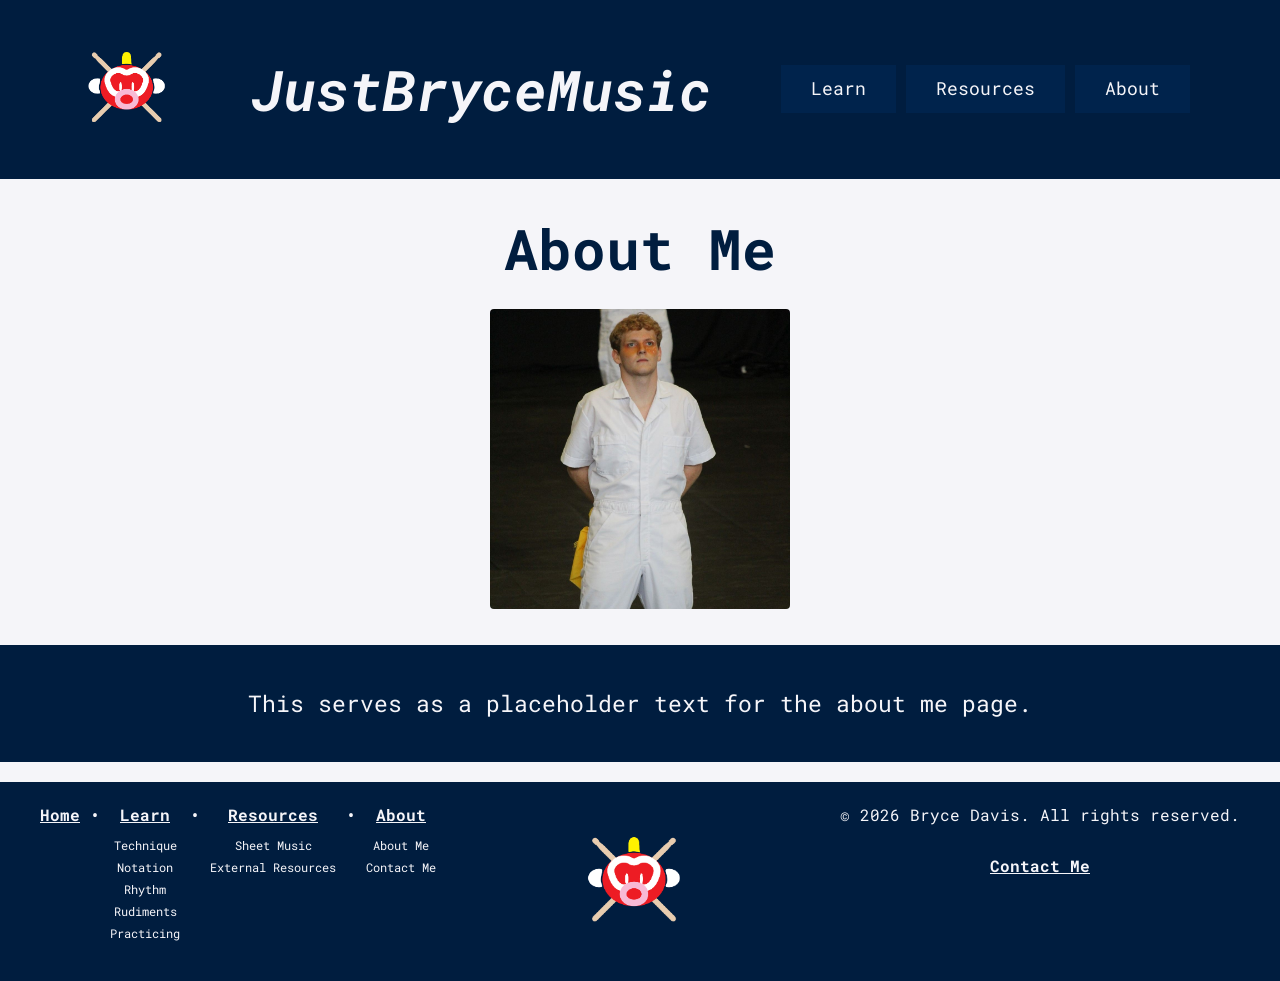
==== about-me.html @ 6d4960d1 "Initial project is uploaded" ====
<!DOCTYPE html>
<html lang="en">
    <head>
        <title>JustBryceMusic Sheet Music</title>
        <meta charset="UTF-8">
        <link rel="stylesheet" href="project.css">
    </head>
    <body>
        <!-- HEADER SECTION: Sets up the base header for the entire web page -->
        <header>
            <div class="wrapper header_content">
                <figure>
                    <img src="assets/logo.png" alt="JustBryceMusic logo">
                </figure>
                <h1 class="header_title">
                    <a href="home.html">JustBryceMusic</a>
                </h1>
                <nav>
                    <ul class="replica_button">
                        <li><a href="learn.html">Learn</a></li>
                        <li><a href="resources.html">Resources</a></li>
                        <li><a href="about.html">About</a></li>
                    </ul>
                </nav>
            </div>
        </header>
        <main class="subabout_correction">
            <section class="about_info">
                <h2>About Me</h2>
                <figure>
                    <img src="assets/portrait.JPG" alt="Portrait of author Bryce Davis">
                </figure>
                <div class="center_section_content">
                    <p>
                        This serves as a placeholder text for the about me page.
                    </p>
                </div>
            </section>
        </main>
        <!-- FOOTER SECTION: Sets up the base footer for the entire web page -->
        <footer>
            <div class="wrapper footer_content">
                <nav class="footer_nav">
                    <div>
                        <p><a href="home.html" class="general_link">Home</a></p>
                    </div>
                    <p>•</p>
                    <div>
                        <p><a href="learn.html" class="general_link">Learn</a></p>
                        <ul>
                            <li><a href="technique.html">Technique</a></li>
                            <li><a href="notation.html">Notation</a></li>
                            <li><a href="rhythm.html">Rhythm</a></li>
                            <li><a href="rudiments.html">Rudiments</a></li>
                            <li><a href="practicing.html">Practicing</a></li>
                        </ul>
                    </div>
                    <p>•</p>
                    <div>
                        <p><a href="resources.html" class="general_link">Resources</a></p>
                        <ul>
                            <li><a href="sheet-music.html">Sheet Music</a></li>
                            <li><a href="external-resources.html">External Resources</a></li>
                        </ul>
                    </div>
                    <p>•</p>
                    <div>
                        <p><a href="about.html" class="general_link">About</a></p>
                        <ul>
                            <li><a href="about-me.html">About Me</a></li>
                            <li><a href="contact-me.html">Contact Me</a></li>
                        </ul>
                    </div>
                </nav>
                <figure>
                    <img src="assets/logo.png" alt="JustBryceMusic logo">
                </figure>
                <div>
                    <p>&copy; 2026 Bryce Davis. All rights reserved.</p> <br>
                    <p><a href="contact-me.html" class="general_link">Contact Me</a></p>
                </div>
            </div>
        </footer>
    </body>
</html>
---- project.css ----
/* BODY STYLING: Sets up the base elements such as primary font,
   primary background, and universal spacing. */
@import url('https://fonts.googleapis.com/css2?family=Roboto+Mono:wght@300;400;500;700&display=swap');
body {
    margin: 0;
    font-family: 'Roboto Mono', monospace; 
    background-color: #f5f5f9;
    color: #001d3f;
    line-height: 1.6;
}
/* HEADER STYLING: Creates header-specific design for site-wide use and
   easibility of creating the exactness of the header section. */
header {
    width: 100%;
    top: 0;
    left: 0;
    background-color: #001d3f;
    color: #f5f5f9;
    padding: 20px 0;
}
header img {
    width: 100px;
    height: 100px;
    object-fit: cover;
}
header ul {
    list-style: none;
    display: flex;
    gap: 10px;
    margin-right: 50px;
}
/* MAIN STYLING: Styles all elements contained in the main, laying out
   the universal sectioning that will be used universally. */
main section {
    margin: 0 auto;
    display: flex;
    align-items: center;
    justify-content: space-between;
    gap: 40px;
    padding: 60px 0;
    width: 100%;
}
main h1 {
    color:#001d3f;
    font-style: italic;
    font-size: 73px;
}
main h2 {
    font-size: 56px;
    color: #f5f5f9;
    margin-top: 5px;
    margin-bottom: 0px;
    text-align: center;
}
main h3 {
    text-align: center;
    font-size: 56px;
    font-weight: normal;
    margin: 20px;
}
main section h4 {
    font-size: 18px;
    color: #f5f5f9;
    margin-top: 2px;
    margin-bottom: 15px;
    font-style: italic;
    font-weight: normal;
    text-align: center;
}
main section p {
    font-size: 23px;
    color: #f5f5f9;
    line-height: 1.6;
    margin: 0 auto;
    margin-top: 50px;
    text-align: center;
    padding-left: 20px;
    padding-right: 20px;
}
section figure img {
    width: 300px;
    height: 300px;
    object-fit: cover;
    border-radius: 4px;
    margin: 0 auto;
}
/* TABLE STYLING: Sets the base design for all tables throughout the website
   while keeping acessibility and ideal layout in mind. */
table {
    border-collapse: collapse;
    border: 3px solid #001d3f;
    border-radius: 8px;
    background-color: #f5f5f9;
    text-align: center;
    margin: 20px auto;
}
caption {
    font-weight: bold;
    padding: 12px;
    background-color: #001d3f;
    color: #f5f5f9;
    border-radius: 8px 8px 0 0;
    font-size: 24px;
}
td {
    padding: 16px;
    border-top: 3px solid #001d3f;
    font-size: 16px;
}
td a {
    color: #001d3f;
}
td img {
    max-width: 100px;
    height: auto;
    background-color:#001d3f;
}
/* FORM STYLING: Sets the base design for all forms through the website
   while keeping acessibility and ideal layout in mind. */
form {
    max-width: 800px;
    margin: 0 auto;
    padding: 10px 0;
}
form div:nth-of-type(1),
form div:nth-of-type(2) {
    display: inline-block;
    width: 49%;
    vertical-align: top;
}
form div:nth-of-type(3) {
    width: 100%;
    display: block;
}
input, textarea {
    color: #001d3f;
    background-color: #f5f5f9;
    width: 100%;
    padding: 10px;
    border: 2px solid #001d3f;
    font-family: 'Roboto Mono', monospace;
    border-radius: 4px;
    box-sizing: border-box;
}
/* FOOTER STYLING: Designs the site-wide style of the footer, allowing
   extremely easy pasting of the footer across all pages. */
footer {
    background-color: #001d3f;
    color: #f5f5f9;
    padding: 20px 0;
}
footer p {
    text-align: center;
    margin: 0;
    padding: 0;
}
footer img {
    width: 120px;
    height: 120px;
    object-fit: cover;
}
footer ul {
    list-style: none;
    padding: 0;
    margin: 0;
}
footer li {
    margin: 3px 0;
    font-size: 12px;
    text-align: center;
}
footer nav p {
    margin: 0 0 8px 0;
    font-weight: bold;
}
footer a {
    color: #f5f5f9;
    text-decoration: none;
}
footer a:hover {
    text-decoration: underline;
    font-weight: 500;
}
/* ALL CLASSES: For easy access of site-wide usable classes with
   strategic placement for easily exploring all classes to copy on
   elements site-wide. */
.wrapper {
    width: 1200px;
    margin: 0 auto;
}
/* HEADER CLASSES: Meant for easy placing of styles within specific elements
   of the header to be used in all other pages on the site. */
.header_content {
    display: flex;
    align-items: center;
    justify-content: space-between;
}
.header_title a {
    color: #f5f5f9;
    text-decoration: none;
    font-size: 56px;
    font-weight: bold;
    font-style: italic;
}
/* FOOTER CLASSES: Meant for easy placing of styles within specific elements
   of the footer to be used in all other pages on the site. */
.footer_content {
    display: flex;
    justify-content: space-between;
    align-items: flex-start;
}
.footer_nav {
    display: flex;
    gap: 10px;
}
/* SECTION CLASSES: Used for unique styling of direction-based sections to
   properly align and design each section. */
.right_section_content {
    background-color: #001d3f;
    border-top-left-radius: 67px;
    border-bottom-left-radius: 67px;
    width: 90%;
}
.left_section_content {
    background-color: #001d3f;
    border-top-right-radius: 67px;
    border-bottom-right-radius: 67px;
    width: 90%;
}
.center_section_content {
    background-color: #001d3f;
    padding: 40px 20px;
    text-align: center;
}
/* BUTTON CLASSES: Used to create replica buttons, allowing full control
   within the style of the more modern-type buttons. */
.replica_button a {
    background-color:#00234c;
    color:#f5f5f9;
    text-decoration: none;
    font-size: 1.1em;
    padding: 10px 30px;
    display: inline-block;
    transition: background-color 0.2s ease;
}
.replica_button a:hover {
    background-color:#003066;
    font-weight: 500;
}
.rounded_replica_button {
    background-color:#00234c;
    color:#f5f5f9;
    text-decoration: none;
    font-size: 1.1em;
    padding: 10px 40px;
    display: inline-block;
    transition: background-color 0.2s ease;
    border-radius: 67px;
    margin: 30px auto;
}
.rounded_replica_button:hover {
    background-color:#003066;
    font-weight: 500;
}
input.replica_submit {
    display: block;
    margin: 10px auto 0 auto;
    border: none;
    background-color:#00234c;
    color:#f5f5f9;
    text-decoration: none;
    font-size: 1.1em;
    padding: 10px 30px;
    display: inline-block;
    transition: background-color 0.2s ease;
}
input.replica_submit:hover {
    background-color:#003066;
    font-weight: 500;
}
/* TEXT BOX CLASSES: Used to create unique styles for different textboxes throughout
   the website */
.gray_textbox {
    background-color: rgba(245,245,249,0.85);
    color:#001d3f;
    font-style: italic;
    font-size: 56px;
    padding: 10px 100px;
    display: inline-block;
    border-radius: 67px;
    margin: 30px auto;
}
.blue_textbox {
    background-color: #001d3f;
    color: #f5f5f9;
    padding: 10px 100px;
    display: block;
    border-radius: 67px;
    width: max-content;
    margin: 40px auto;
    text-align: center;
}
.left_titlebox {
    background-color: #001d3f;
    color: #f5f5f9;
    padding: 0 200px;
    border-top-right-radius: 47px;
    border-bottom-right-radius: 47px;
    width: fit-content;
    margin: 20px 0;
    text-align: center;
}
.left_subtitlebox {
    background-color: #001d3f;
    color: #f5f5f9;
    font-size: 40px;
    padding: 5px 150px;
    border-top-right-radius: 67px;
    border-bottom-right-radius: 67px;
    width: fit-content;
    margin-top: 0;
    margin-bottom: 40px;
    text-align: center;
}
.textbox_square {
    background-color: #001d3f;
    width: 600px;
    height: 200px;
    margin: 0 auto;
    padding: 40px 20px;
    text-align: center;
    display: flex;
    align-items: center;
    justify-content: center;
}
.box_crop_image {
    width: 100px;
    height: 100px;
    object-fit: cover;
    object-position: top;
}
/* LEARN CLASSES: Used for unique styling in the learn page and subpages */
.learn_info section {
    display: block;
    text-align: left;
    padding: 40px 0;
}
.learn_info p {
    color: #001d3f;
    font-size: 18px;
    max-width: 800px;
    margin: 10px 0;
    line-height: 1.6;
    text-align: left;
    text-indent: 40px;
}
.learn_info p a {
    color: #001d3f;
}
.learn_info h2 a {
    color: #f5f5f9;
}
/* RESOURCE CLASSES: Used for unique stlying in the resources page and subpages */
.resources_hero {
    background-image: url("assets/sheet_music_hero.jpg");
    background-size: cover;
    background-position: center;
    padding: 80px 0;
    margin-top: 40px;
    text-align: center;
}
.resources_info {
    display: flex;
    justify-content: space-between;
    align-items: center;
    flex-wrap: wrap;
}
.resources_info div {
    background-color: #f5f5f9;
    color: #001d3f;
    max-width: 600px;
    width: 100%;
    text-align: center;
}
.resources_info h2 {
    font-size: 32px;
}
.resources_info p {
    color: #001d3f;
    font-size: 18px;
    max-width: 500px;
    text-align: center;
    margin: auto;
    margin-bottom: 5px;
}
.resources_info p a {
    color: #001d3f;
}
.resources_info figure img {
    width: auto;
    height: 100vh;
}
.resources_tabling_style {
    display: flex;
    flex-wrap: wrap;
    justify-content: center;
    gap: 40px;
    padding: 40px 0;
}
.resources_tabling_style table {
    width: 300px;
}
/* ABOUT CLASSES: Used for unique styling in the about page and subpages */
.about_head figure img {
    width: 50vh;
    height: auto;
}
.about_subhead {
    display: flex;
    justify-content: space-between;
    align-items: center;
    gap: 40px;
    padding: 60px 0;
}
.about_subhead h2 {
    color: #001d3f;
    font-size: 73px;
}
.about_subhead figure img {
    max-width: 800px;
    max-height: 800px;
    object-fit: cover;
    margin: 0 auto 20px auto;
}
.about_subhead div {
    display: flex;
    flex-direction: column;
    align-items: center;
}
.about_info h2 {
    color: #001d3f;
}
.about_info p {
    margin-top: 0;
}
.about_info figure {
    display: flex;
    justify-content: center;
}
.about_info figure img {
    width: auto;
    max-height: 800px;
    margin: 0 auto 20px auto;
}
.subabout_correction section {
    display: block;
    padding: 20px 0;
}
.disclaimer {
    font-size: 12px;
    font-style: italic;
    font-weight: bold;
    color: #001d3f;
    text-align: center;
    margin: 20px auto 20px auto;
    max-width: 800px;
}
/* HYPERLINK CLASSES: Made to create uniquely-styled hyperlinks, different 
   from the base style, that will be placed throughout the site. */
.general_link {
    font-weight: bold;
    text-decoration: underline;
}
.general_link:hover {
    text-decoration-thickness: 0.12em;
    text-shadow: 0 0 0.03em;
}
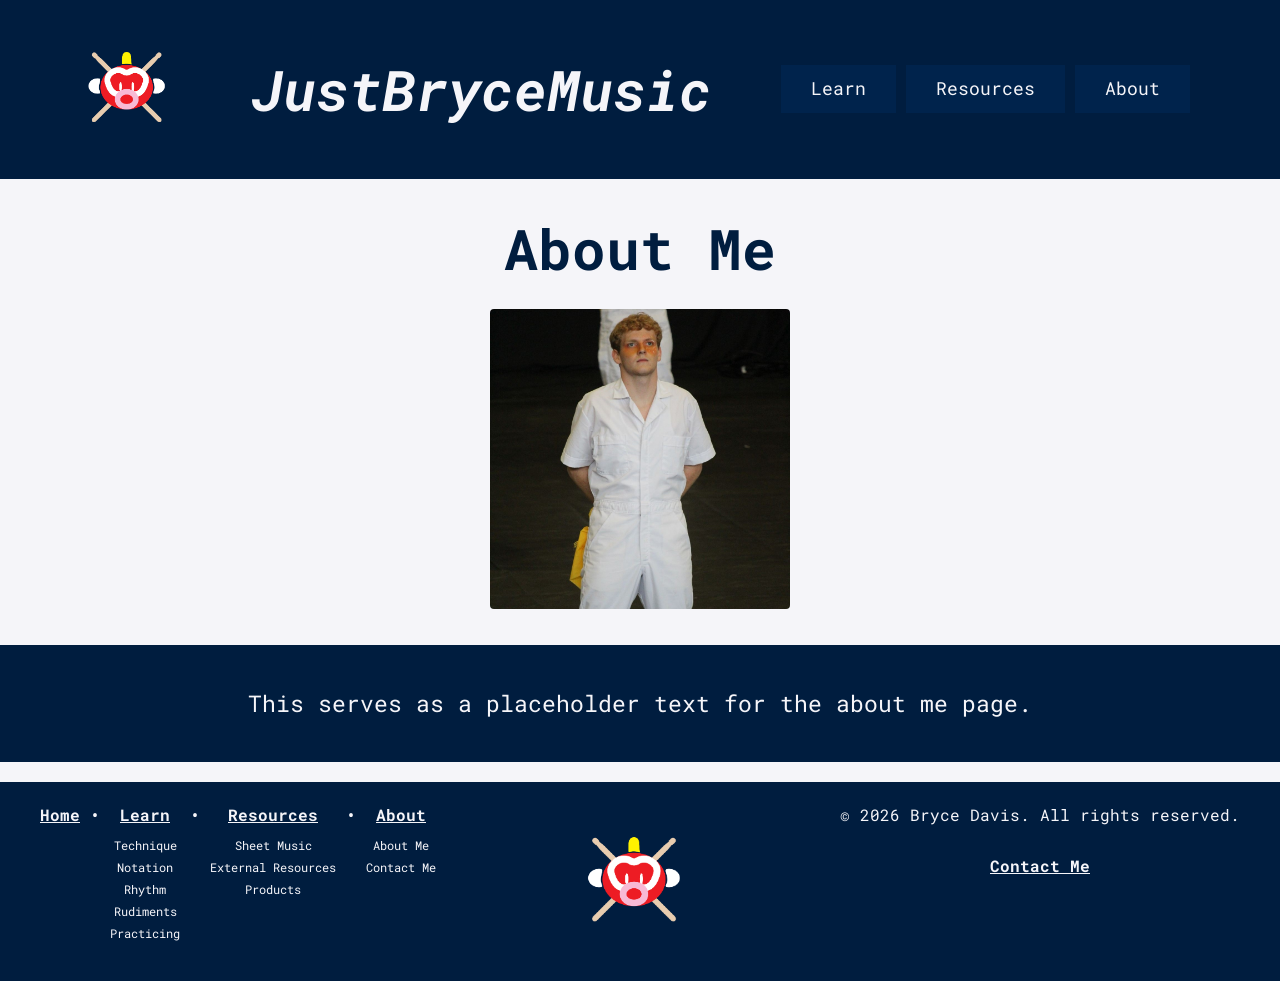
==== commit 431124a5: "Products page is added but unimplemented" ====
--- a/about-me.html
+++ b/about-me.html
@@ -13,7 +13,7 @@
                     <img src="assets/logo.png" alt="JustBryceMusic logo">
                 </figure>
                 <h1 class="header_title">
-                    <a href="home.html">JustBryceMusic</a>
+                    <a href="index.html">JustBryceMusic</a>
                 </h1>
                 <nav>
                     <ul class="replica_button">
@@ -42,7 +42,7 @@
             <div class="wrapper footer_content">
                 <nav class="footer_nav">
                     <div>
-                        <p><a href="home.html" class="general_link">Home</a></p>
+                        <p><a href="index.html" class="general_link">Home</a></p>
                     </div>
                     <p>•</p>
                     <div>
@@ -61,6 +61,7 @@
                         <ul>
                             <li><a href="sheet-music.html">Sheet Music</a></li>
                             <li><a href="external-resources.html">External Resources</a></li>
+                            <li><a href="products.html">Products</a></li>
                         </ul>
                     </div>
                     <p>•</p>
--- a/project.css
+++ b/project.css
@@ -83,6 +83,9 @@
     object-fit: cover;
     border-radius: 4px;
     margin: 0 auto;
+}
+video {
+    padding-left: 20px;
 }
 /* TABLE STYLING: Sets the base design for all tables throughout the website
    while keeping acessibility and ideal layout in mind. */
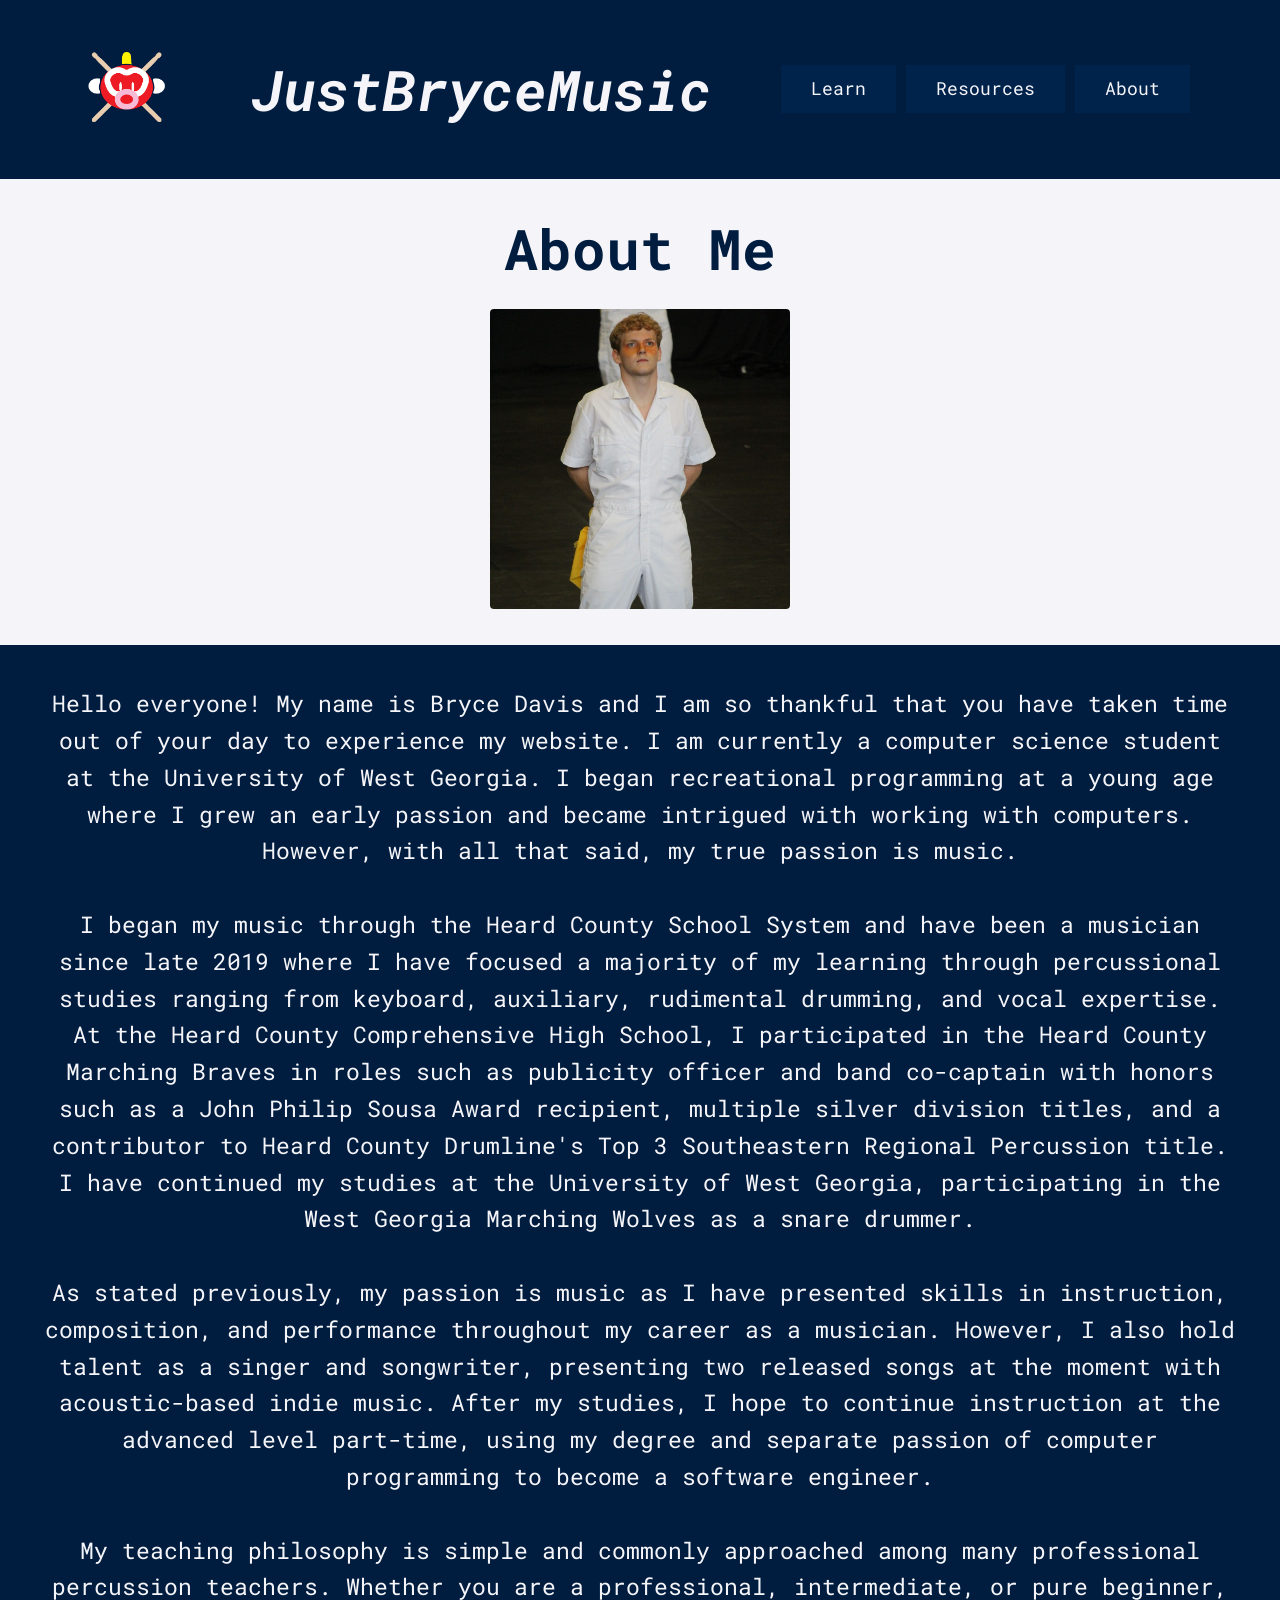
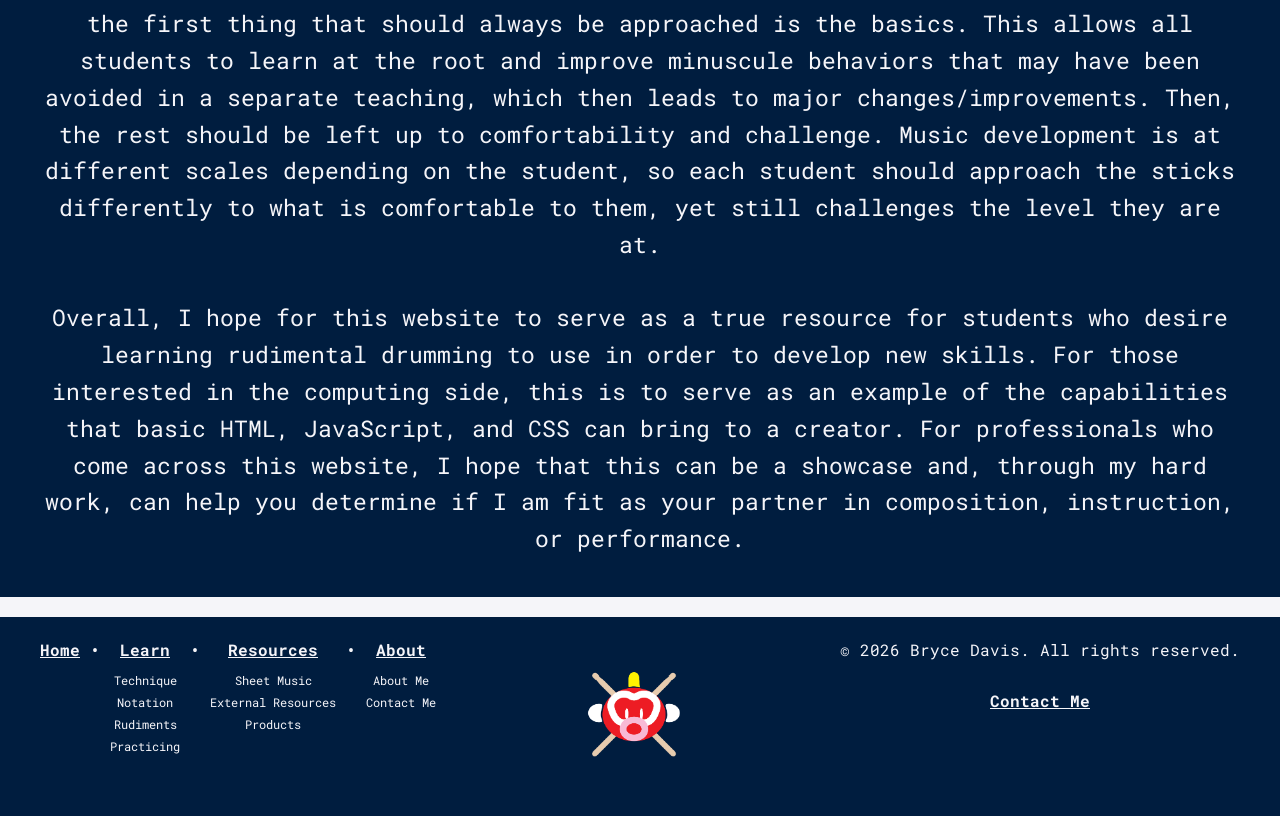
==== commit c74f8af7: "Website is finalized and ready for presentation" ====
--- a/about-me.html
+++ b/about-me.html
@@ -1,7 +1,9 @@
 <!DOCTYPE html>
 <html lang="en">
     <head>
-        <title>JustBryceMusic Sheet Music</title>
+        <title>JustBryceMusic About Me</title>
+        <meta name="description" content="Learn more about solo creator Bryce Davis as he discusses 
+            his musical and programming background, teaching philosophy, and the visions for the website.">
         <meta charset="UTF-8">
         <link rel="stylesheet" href="project.css">
     </head>
@@ -32,7 +34,40 @@
                 </figure>
                 <div class="center_section_content">
                     <p>
-                        This serves as a placeholder text for the about me page.
+                        Hello everyone! My name is Bryce Davis and I am so thankful that you have taken time
+                        out of your day to experience my website. I am currently a computer science student at
+                        the University of West Georgia. I began recreational programming at a young age where I grew
+                        an early passion and became intrigued with working with computers. However, with all that said, my 
+                        true passion is music. <br><br>
+                    <p>
+                        I began my music through the Heard County School System and have been a musician since late 2019 where I
+                        have focused a majority of my learning through percussional studies ranging from keyboard, auxiliary, rudimental
+                        drumming, and vocal expertise. At the Heard County Comprehensive High School, I participated in the Heard County
+                        Marching Braves in roles such as publicity officer and band co-captain with honors such as a John Philip Sousa Award
+                        recipient, multiple silver division titles, and a contributor to Heard County Drumline's Top 3 Southeastern
+                        Regional Percussion title. I have continued my studies at the University of West Georgia, participating in the 
+                        West Georgia Marching Wolves as a snare drummer. <br><br>
+                    </p>
+                    <p>
+                        As stated previously, my passion is music as I have presented skills in instruction, composition, and performance 
+                        throughout my career as a musician. However, I also hold talent as a singer and songwriter, presenting two released 
+                        songs at the moment with acoustic-based indie music. After my studies, I hope to continue instruction at the advanced 
+                        level part-time, using my degree and separate passion of computer programming to become a software engineer. <br><br>
+                    </p>
+                    <p>
+                        My teaching philosophy is simple and commonly approached among many professional percussion teachers. Whether you 
+                        are a professional, intermediate, or pure beginner, the first thing that should always be approached is the basics. 
+                        This allows all students to learn at the root and improve minuscule behaviors that may have been avoided in a separate 
+                        teaching, which then leads to major changes/improvements. Then, the rest should be left up to comfortability and challenge.
+                        Music development is at different scales depending on the student, so each student should approach the sticks
+                        differently to what is comfortable to them, yet still challenges the level they are at. <br><br>
+                    </p>
+                    <p>
+                        Overall, I hope for this website to serve as a true resource for students who desire learning rudimental drumming to use in 
+                        order to develop new skills. For those interested in the computing side, this is to serve as an example of the capabilities
+                        that basic HTML, JavaScript, and CSS can bring to a creator. For professionals who come across this website, I hope
+                        that this can be a showcase and, through my hard work, can help you determine if I am fit as your partner in composition,
+                        instruction, or performance.
                     </p>
                 </div>
             </section>
@@ -50,7 +85,6 @@
                         <ul>
                             <li><a href="technique.html">Technique</a></li>
                             <li><a href="notation.html">Notation</a></li>
-                            <li><a href="rhythm.html">Rhythm</a></li>
                             <li><a href="rudiments.html">Rudiments</a></li>
                             <li><a href="practicing.html">Practicing</a></li>
                         </ul>
--- a/project.css
+++ b/project.css
@@ -465,7 +465,7 @@
     font-weight: bold;
     color: #001d3f;
     text-align: center;
-    margin: 20px auto 20px auto;
+    margin: -100px auto 0px auto;
     max-width: 800px;
 }
 /* HYPERLINK CLASSES: Made to create uniquely-styled hyperlinks, different 
